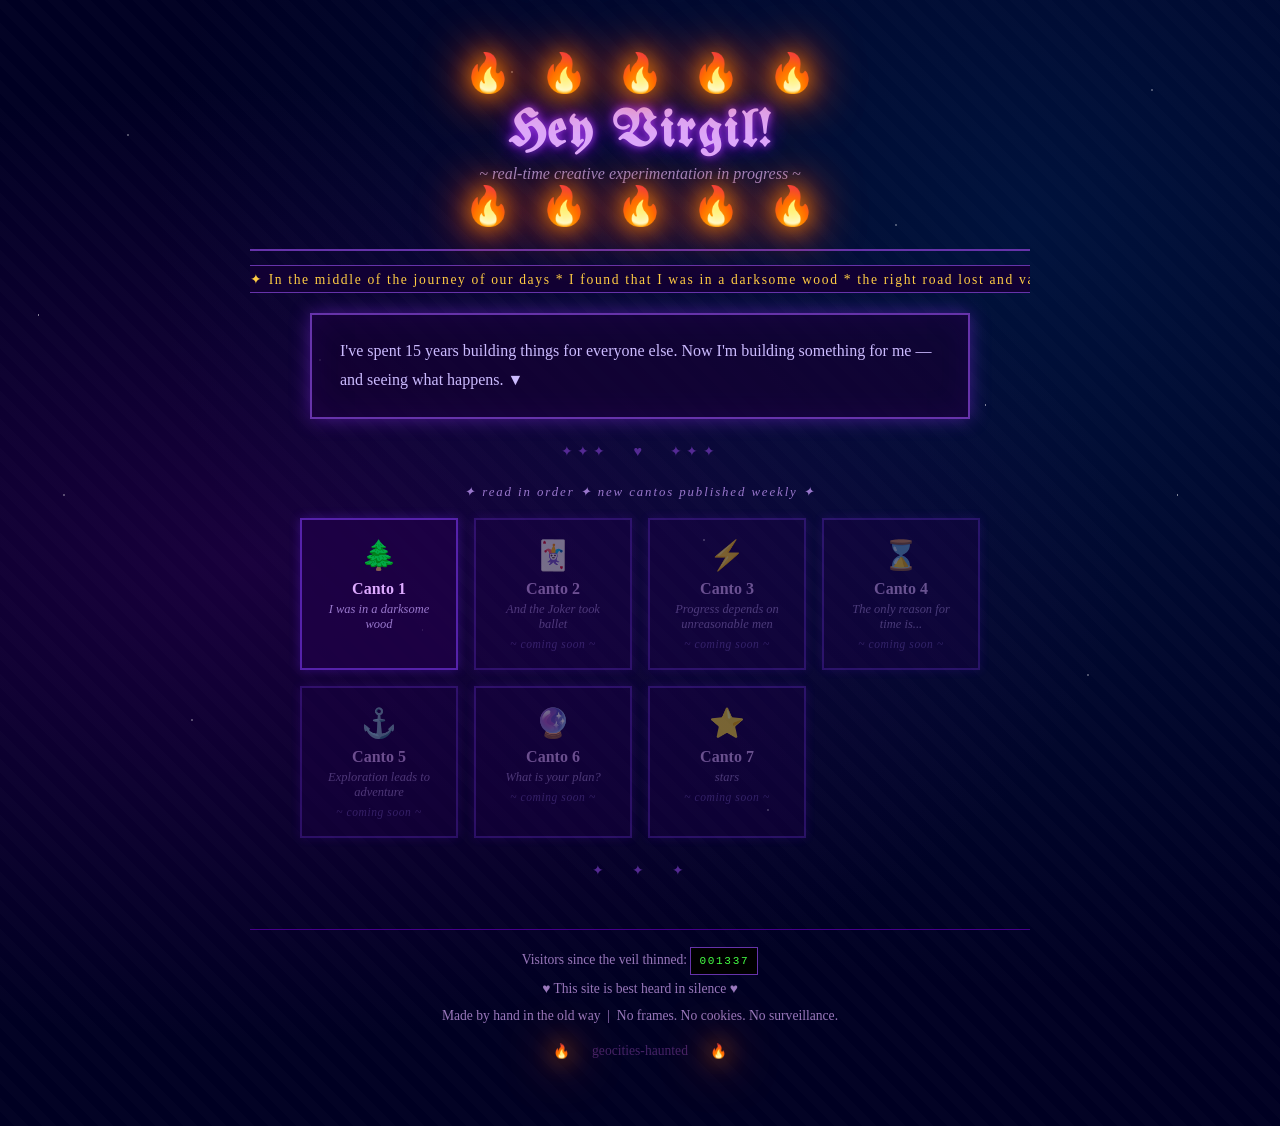
==== index.html @ 87534868 "Added text to welcome box and subtitle under H1" ====
<!DOCTYPE html>
<html>
<head>
  <meta charset="UTF-8">
  <meta name="viewport" content="width=device-width, initial-scale=1.0">
  <title>*~*~ Welcome to My Corner of the Web ~*~*</title>
  <style>
    @import url('https://fonts.googleapis.com/css2?family=UnifrakturMaguntia&display=swap');

    body {
      background-color: #000022;
      background-image:
        radial-gradient(ellipse at 20% 50%, rgba(80, 0, 120, 0.3) 0%, transparent 60%),
        radial-gradient(ellipse at 80% 20%, rgba(0, 60, 120, 0.3) 0%, transparent 60%),
        repeating-linear-gradient(
          45deg,
          transparent,
          transparent 10px,
          rgba(255,255,255,0.01) 10px,
          rgba(255,255,255,0.01) 20px
        );
      color: #ccccff;
      font-family: "Times New Roman", serif;
      margin: 0;
      padding: 0;
      text-align: center;
    }

    /* Starfield */
    body::before {
      content: '';
      position: fixed;
      top: 0; left: 0;
      width: 100%; height: 100%;
      background-image:
        radial-gradient(1px 1px at 10% 15%, white, transparent),
        radial-gradient(1px 1px at 25% 40%, white, transparent),
        radial-gradient(1px 1px at 40% 8%, white, transparent),
        radial-gradient(1px 1px at 55% 60%, white, transparent),
        radial-gradient(1px 1px at 70% 25%, white, transparent),
        radial-gradient(1px 1px at 85% 75%, white, transparent),
        radial-gradient(1px 1px at 15% 80%, white, transparent),
        radial-gradient(1px 1px at 90% 10%, white, transparent),
        radial-gradient(1px 1px at 5% 55%, white, transparent),
        radial-gradient(1px 1px at 60% 90%, white, transparent),
        radial-gradient(1px 1px at 33% 70%, white, transparent),
        radial-gradient(1px 1px at 77% 45%, white, transparent),
        radial-gradient(1px 1px at 48% 30%, white, transparent),
        radial-gradient(1px 1px at 92% 55%, white, transparent),
        radial-gradient(1px 1px at 3% 35%, white, transparent);
      pointer-events: none;
      z-index: 0;
    }

    .wrapper {
      position: relative;
      z-index: 1;
      max-width: 780px;
      margin: 0 auto;
      padding: 20px 10px 60px;
    }

    /* ── Torch ── */
    .torch {
      display: inline-block;
      font-size: 2.4em;
      animation: flicker 0.15s infinite alternate;
      filter: drop-shadow(0 0 12px #ff8800) drop-shadow(0 0 24px #ff4400);
      vertical-align: middle;
      margin: 0 12px;
      user-select: none;
    }
    .torch:nth-child(2n) { animation-duration: 0.11s; }
    .torch:nth-child(3n) { animation-duration: 0.18s; animation-delay: 0.05s; }

    @keyframes flicker {
      0%   { transform: scaleY(1)   scaleX(1);    opacity: 1;   }
      25%  { transform: scaleY(1.08) scaleX(0.96); opacity: 0.93; }
      50%  { transform: scaleY(0.95) scaleX(1.04); opacity: 1;   }
      75%  { transform: scaleY(1.05) scaleX(0.97); opacity: 0.96; }
      100% { transform: scaleY(0.98) scaleX(1.02); opacity: 0.9; }
    }

    /* ── Header ── */
    .site-header {
      padding: 30px 0 10px;
      border-bottom: 2px solid #6633aa;
    }

    .torch-row {
      margin-bottom: 10px;
    }

    h1.site-title {
      font-family: "UnifrakturMaguntia", "Palatino Linotype", serif;
      font-size: 3.2em;
      color: #ddaaff;
      text-shadow:
        0 0 8px #aa44ff,
        0 0 20px #6600cc,
        0 0 40px #330066;
      margin: 0;
      letter-spacing: 0.05em;
    }

    .tagline {
      font-style: italic;
      color: #9988cc;
      font-size: 1em;
      margin: 6px 0 0;
    }

    /* ── Marquee banner ── */
    .marquee-wrap {
      background: #110033;
      border-top: 1px solid #6633aa;
      border-bottom: 1px solid #6633aa;
      padding: 4px 0;
      overflow: hidden;
      white-space: nowrap;
      margin: 14px 0;
    }
    .marquee-inner {
      display: inline-block;
      animation: scroll-left 22s linear infinite;
      color: #ffcc44;
      font-size: 0.85em;
      letter-spacing: 0.12em;
    }
    @keyframes scroll-left {
      0%   { transform: translateX(100vw); }
      100% { transform: translateX(-100%); }
    }

    /* ── Welcome box ── */
    .welcome-box {
      background: rgba(20, 0, 50, 0.7);
      border: 2px solid #6633aa;
      box-shadow: 0 0 18px rgba(150, 50, 255, 0.4), inset 0 0 30px rgba(100, 0, 200, 0.1);
      padding: 22px 28px;
      margin: 20px auto;
      max-width: 600px;
      text-align: left;
    }

    .welcome-box p {
      line-height: 1.8;
      color: #ccbbff;
      margin: 0 0 12px;
    }

    .welcome-box p:last-child { margin-bottom: 0; }

    /* ── Divider ── */
    .divider {
      color: #6633aa;
      letter-spacing: 0.3em;
      font-size: 0.9em;
      margin: 24px 0;
      opacity: 0.8;
    }

    /* ── Nav ── */
    .nav-context {
      font-size: 0.8em;
      color: #9977cc;
      letter-spacing: 0.15em;
      font-style: italic;
      margin: 0 0 18px;
      text-align: center;
    }

    /* ── Nav tiles ── */
    .nav-grid {
      display: grid;
      grid-template-columns: repeat(4, 1fr);
      gap: 16px;
      margin: 0 auto 20px;
      max-width: 680px;
    }

    @media (max-width: 520px) {
      .nav-grid { grid-template-columns: repeat(2, 1fr); }
    }

    .nav-tile {
      background: rgba(30, 0, 70, 0.8);
      border: 2px solid #5522aa;
      box-shadow: 0 0 10px rgba(120, 40, 255, 0.3);
      padding: 18px 22px;
      text-decoration: none;
      color: #ddaaff;
      font-family: "Times New Roman", serif;
      transition: box-shadow 0.1s, border-color 0.1s, color 0.1s;
    }

    .nav-tile:hover {
      border-color: #cc88ff;
      box-shadow: 0 0 22px rgba(200, 100, 255, 0.7);
      color: #ffffff;
      text-decoration: none;
    }

    .nav-tile.locked {
      opacity: 0.45;
      cursor: not-allowed;
    }

    .nav-tile.locked:hover {
      border-color: #5522aa;
      box-shadow: 0 0 10px rgba(120, 40, 255, 0.3);
      color: #ddaaff;
    }

    .nav-tile .tile-icon {
      font-size: 1.8em;
      display: block;
      margin-bottom: 8px;
    }

    .nav-tile .tile-title {
      display: block;
      font-size: 1em;
      font-weight: bold;
      margin-bottom: 4px;
    }

    .nav-tile .tile-sub {
      display: block;
      font-size: 0.78em;
      color: #9977cc;
      font-style: italic;
    }

    .nav-tile .tile-soon {
      display: block;
      font-size: 0.72em;
      color: #6644aa;
      font-style: italic;
      margin-top: 6px;
      letter-spacing: 0.05em;
    }

    /* ── Footer ── */
    .site-footer {
      margin-top: 50px;
      padding-top: 16px;
      border-top: 1px solid #440088;
      font-size: 0.85em;
      color: #9977bb;
      line-height: 2;
    }

    .counter {
      display: inline-block;
      background: #000;
      border: 1px solid #6633aa;
      padding: 2px 8px;
      font-family: monospace;
      color: #44ff44;
      letter-spacing: 0.15em;
    }

    a { color: #cc88ff; }
    a:visited { color: #aa66dd; }
    a:hover { color: #ffffff; }

    /* ── Blink ── */
    .blink {
      animation: blink 1.1s step-start infinite;
    }
    @keyframes blink {
      0%, 100% { opacity: 1; }
      50%       { opacity: 0; }
    }
  </style>
</head>
<body>
<div class="wrapper">

  <!-- Header -->
  <div class="site-header">
    <div class="torch-row">
      <span class="torch">🔥</span>
      <span class="torch">🔥</span>
      <span class="torch">🔥</span>
      <span class="torch">🔥</span>
      <span class="torch">🔥</span>
    </div>
    <h1 class="site-title">Hey Virgil!</h1>
    <p class="tagline">~ real-time creative experimentation in progress ~</p>
    <div class="torch-row">
      <span class="torch">🔥</span>
      <span class="torch">🔥</span>
      <span class="torch">🔥</span>
      <span class="torch">🔥</span>
      <span class="torch">🔥</span>
    </div>
  </div>

  <!-- Marquee -->
  <div class="marquee-wrap">
    <span class="marquee-inner">
      ✦ In the middle of the journey of our days * I found that I was in a darksome wood * the right road lost and vanished in the maze * ✦ &nbsp;&nbsp;&nbsp; In the middle of the journey of our days * I found that I was in a darksome wood * the right road lost and vanished in the maze * ✦
    </span>
  </div>

  <!-- Welcome -->
  <div class="welcome-box">
    <p>
      I've spent 15 years building things for everyone else. Now I'm building something for me — and seeing what happens.
      <span class="blink">&#x25BC;</span>
    </p>
  </div>

  <div class="divider" aria-hidden="true">&#x2726;&#x2726;&#x2726; &nbsp; &#x2665; &nbsp; &#x2726;&#x2726;&#x2726;</div>

  <!-- Nav -->
  <nav aria-label="Story chapters">
    <p class="nav-context">&#x2726; read in order &#x2726; new cantos published weekly &#x2726;</p>
    <div class="nav-grid">
      <a class="nav-tile" href="pages/canto-1.html">
        <span class="tile-icon" aria-hidden="true">🌲</span>
        <span class="tile-title">Canto 1</span>
        <span class="tile-sub">I was in a darksome wood</span>
      </a>
      <div class="nav-tile locked" aria-disabled="true" aria-label="Canto 2, coming soon">
        <span class="tile-icon" aria-hidden="true">🃏</span>
        <span class="tile-title">Canto 2</span>
        <span class="tile-sub">And the Joker took ballet</span>
        <span class="tile-soon">~ coming soon ~</span>
      </div>
      <div class="nav-tile locked" aria-disabled="true" aria-label="Canto 3, coming soon">
        <span class="tile-icon" aria-hidden="true">⚡</span>
        <span class="tile-title">Canto 3</span>
        <span class="tile-sub">Progress depends on unreasonable men</span>
        <span class="tile-soon">~ coming soon ~</span>
      </div>
      <div class="nav-tile locked" aria-disabled="true" aria-label="Canto 4, coming soon">
        <span class="tile-icon" aria-hidden="true">⌛</span>
        <span class="tile-title">Canto 4</span>
        <span class="tile-sub">The only reason for time is...</span>
        <span class="tile-soon">~ coming soon ~</span>
      </div>
      <div class="nav-tile locked" aria-disabled="true" aria-label="Canto 5, coming soon">
        <span class="tile-icon" aria-hidden="true">⚓</span>
        <span class="tile-title">Canto 5</span>
        <span class="tile-sub">Exploration leads to adventure</span>
        <span class="tile-soon">~ coming soon ~</span>
      </div>
      <div class="nav-tile locked" aria-disabled="true" aria-label="Canto 6, coming soon">
        <span class="tile-icon" aria-hidden="true">🔮</span>
        <span class="tile-title">Canto 6</span>
        <span class="tile-sub">What is your plan?</span>
        <span class="tile-soon">~ coming soon ~</span>
      </div>
      <div class="nav-tile locked" aria-disabled="true" aria-label="Canto 7, coming soon">
        <span class="tile-icon" aria-hidden="true">⭐</span>
        <span class="tile-title">Canto 7</span>
        <span class="tile-sub">stars</span>
        <span class="tile-soon">~ coming soon ~</span>
      </div>
    </div>
  </nav>

  <div class="divider" aria-hidden="true">&#x2726; &nbsp; &#x2726; &nbsp; &#x2726;</div>

  <!-- Footer -->
  <div class="site-footer">
    <div>Visitors since the veil thinned: <span class="counter">001337</span></div>
    <div>&#x2665; This site is best heard in silence &#x2665;</div>
    <div>Made by hand in the old way &nbsp;|&nbsp; No frames. No cookies. No surveillance.</div>
    <div style="margin-top:8px; color: #442266;">
      <span class="torch" style="font-size:1em;">🔥</span>
      &nbsp; geocities-haunted &nbsp;
      <span class="torch" style="font-size:1em;">🔥</span>
    </div>
  </div>

</div>
</body>
</html>
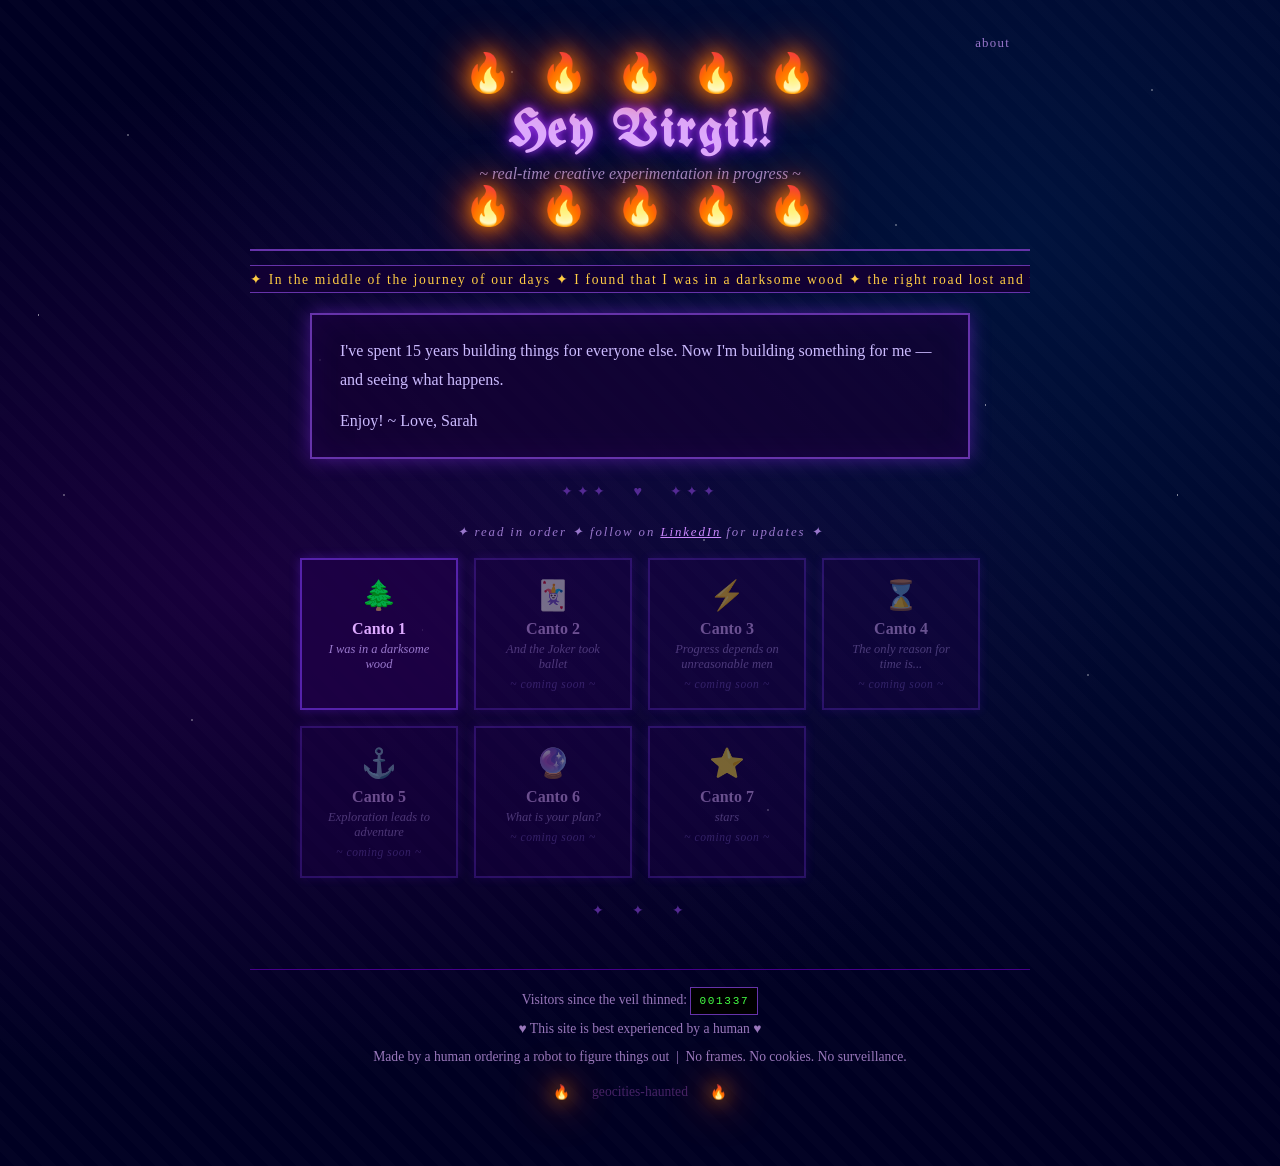
==== commit 8e3a8fe4: "Accessibility, responsive, and content overhaul ACCESSIBILITY - Replace strobe torch animation with " ====
--- a/index.html
+++ b/index.html
@@ -1,11 +1,13 @@
 <!DOCTYPE html>
-<html>
+<html lang="en">
 <head>
   <meta charset="UTF-8">
   <meta name="viewport" content="width=device-width, initial-scale=1.0">
   <title>*~*~ Welcome to My Corner of the Web ~*~*</title>
+  <link rel="preconnect" href="https://fonts.googleapis.com">
+  <link rel="preconnect" href="https://fonts.gstatic.com" crossorigin>
+  <link rel="stylesheet" href="https://fonts.googleapis.com/css2?family=UnifrakturMaguntia&display=swap">
   <style>
-    @import url('https://fonts.googleapis.com/css2?family=UnifrakturMaguntia&display=swap');
 
     body {
       background-color: #000022;
@@ -57,32 +59,36 @@
       z-index: 1;
       max-width: 780px;
       margin: 0 auto;
-      padding: 20px 10px 60px;
+      padding: 20px 16px 60px;
     }
 
     /* ── Torch ── */
     .torch {
       display: inline-block;
       font-size: 2.4em;
-      animation: flicker 0.15s infinite alternate;
-      filter: drop-shadow(0 0 12px #ff8800) drop-shadow(0 0 24px #ff4400);
+      animation: flicker 1.8s steps(6, end) infinite;
+      filter: drop-shadow(0 0 10px #ff8800) drop-shadow(0 0 20px #ff4400);
       vertical-align: middle;
       margin: 0 12px;
       user-select: none;
-    }
-    .torch:nth-child(2n) { animation-duration: 0.11s; }
-    .torch:nth-child(3n) { animation-duration: 0.18s; animation-delay: 0.05s; }
+      will-change: filter, transform;
+    }
+    .torch:nth-child(2n) { animation-duration: 2.1s; animation-delay: 0.3s; }
+    .torch:nth-child(3n) { animation-duration: 1.5s; animation-delay: 0.7s; }
 
     @keyframes flicker {
-      0%   { transform: scaleY(1)   scaleX(1);    opacity: 1;   }
-      25%  { transform: scaleY(1.08) scaleX(0.96); opacity: 0.93; }
-      50%  { transform: scaleY(0.95) scaleX(1.04); opacity: 1;   }
-      75%  { transform: scaleY(1.05) scaleX(0.97); opacity: 0.96; }
-      100% { transform: scaleY(0.98) scaleX(1.02); opacity: 0.9; }
+      0%   { transform: scaleY(1.00) scaleX(1.00); filter: drop-shadow(0 0 10px #ff8800) drop-shadow(0 0 20px #ff4400); opacity: 1.0; }
+      16%  { transform: scaleY(1.06) scaleX(0.95); filter: drop-shadow(0 0 16px #ffaa00) drop-shadow(0 0 32px #ff6600); opacity: 0.92; }
+      33%  { transform: scaleY(0.96) scaleX(1.04); filter: drop-shadow(0 0 8px  #ff7700) drop-shadow(0 0 16px #ff3300); opacity: 1.0; }
+      50%  { transform: scaleY(1.09) scaleX(0.94); filter: drop-shadow(0 0 20px #ffbb00) drop-shadow(0 0 40px #ff6600); opacity: 0.88; }
+      66%  { transform: scaleY(0.94) scaleX(1.05); filter: drop-shadow(0 0 9px  #ff8800) drop-shadow(0 0 18px #ff4400); opacity: 1.0; }
+      83%  { transform: scaleY(1.04) scaleX(0.97); filter: drop-shadow(0 0 14px #ff9900) drop-shadow(0 0 28px #ff5500); opacity: 0.94; }
+      100% { transform: scaleY(1.00) scaleX(1.00); filter: drop-shadow(0 0 10px #ff8800) drop-shadow(0 0 20px #ff4400); opacity: 1.0; }
     }
 
     /* ── Header ── */
     .site-header {
+      position: relative;
       padding: 30px 0 10px;
       border-bottom: 2px solid #6633aa;
     }
@@ -122,14 +128,14 @@
     }
     .marquee-inner {
       display: inline-block;
-      animation: scroll-left 22s linear infinite;
+      animation: scroll-left 14s linear 1 forwards;
       color: #ffcc44;
       font-size: 0.85em;
       letter-spacing: 0.12em;
     }
     @keyframes scroll-left {
       0%   { transform: translateX(100vw); }
-      100% { transform: translateX(-100%); }
+      100% { transform: translateX(0); }
     }
 
     /* ── Welcome box ── */
@@ -179,8 +185,13 @@
       max-width: 680px;
     }
 
-    @media (max-width: 520px) {
+    @media (max-width: 640px) {
       .nav-grid { grid-template-columns: repeat(2, 1fr); }
+      .nav-tile:last-child {
+        grid-column: 1 / -1;
+        justify-self: center;
+        width: calc(50% - 8px);
+      }
     }
 
     .nav-tile {
@@ -265,13 +276,31 @@
     a:visited { color: #aa66dd; }
     a:hover { color: #ffffff; }
 
-    /* ── Blink ── */
-    .blink {
-      animation: blink 1.1s step-start infinite;
-    }
-    @keyframes blink {
-      0%, 100% { opacity: 1; }
-      50%       { opacity: 0; }
+    /* ── About corner link ── */
+    .about-link {
+      position: absolute;
+      top: 16px;
+      right: 20px;
+      font-size: 0.8em;
+      color: #9977cc;
+      text-decoration: none;
+      letter-spacing: 0.1em;
+    }
+    .about-link:hover  { color: #ddaaff; }
+    .about-link:visited { color: #9977cc; }
+
+    /* ── Responsive ── */
+    @media (max-width: 480px) {
+      h1.site-title { font-size: 2.2em; }
+    }
+    @media (max-width: 400px) {
+      .torch { font-size: 1.8em; margin: 0 6px; }
+    }
+
+    /* ── Reduced motion ── */
+    @media (prefers-reduced-motion: reduce) {
+      .torch         { animation: none; }
+      .marquee-inner { animation: none; }
     }
   </style>
 </head>
@@ -280,6 +309,7 @@
 
   <!-- Header -->
   <div class="site-header">
+    <a class="about-link" href="pages/about.html">about</a>
     <div class="torch-row">
       <span class="torch">🔥</span>
       <span class="torch">🔥</span>
@@ -301,7 +331,7 @@
   <!-- Marquee -->
   <div class="marquee-wrap">
     <span class="marquee-inner">
-      ✦ In the middle of the journey of our days * I found that I was in a darksome wood * the right road lost and vanished in the maze * ✦ &nbsp;&nbsp;&nbsp; In the middle of the journey of our days * I found that I was in a darksome wood * the right road lost and vanished in the maze * ✦
+      ✦ In the middle of the journey of our days ✦ I found that I was in a darksome wood ✦ the right road lost and vanished in the maze ✦
     </span>
   </div>
 
@@ -309,15 +339,15 @@
   <div class="welcome-box">
     <p>
       I've spent 15 years building things for everyone else. Now I'm building something for me — and seeing what happens.
-      <span class="blink">&#x25BC;</span>
     </p>
+    <p>Enjoy! ~ Love, Sarah</p>
   </div>
 
   <div class="divider" aria-hidden="true">&#x2726;&#x2726;&#x2726; &nbsp; &#x2665; &nbsp; &#x2726;&#x2726;&#x2726;</div>
 
   <!-- Nav -->
   <nav aria-label="Story chapters">
-    <p class="nav-context">&#x2726; read in order &#x2726; new cantos published weekly &#x2726;</p>
+    <p class="nav-context">&#x2726; read in order &#x2726; follow on <a href="https://www.linkedin.com/in/sarahdzida/" target="_blank" rel="noopener noreferrer">LinkedIn</a> for updates &#x2726;</p>
     <div class="nav-grid">
       <a class="nav-tile" href="pages/canto-1.html">
         <span class="tile-icon" aria-hidden="true">🌲</span>
@@ -368,8 +398,8 @@
   <!-- Footer -->
   <div class="site-footer">
     <div>Visitors since the veil thinned: <span class="counter">001337</span></div>
-    <div>&#x2665; This site is best heard in silence &#x2665;</div>
-    <div>Made by hand in the old way &nbsp;|&nbsp; No frames. No cookies. No surveillance.</div>
+    <div>&#x2665; This site is best experienced by a human &#x2665;</div>
+    <div>Made by a human ordering a robot to figure things out &nbsp;|&nbsp; No frames. No cookies. No surveillance.</div>
     <div style="margin-top:8px; color: #442266;">
       <span class="torch" style="font-size:1em;">🔥</span>
       &nbsp; geocities-haunted &nbsp;
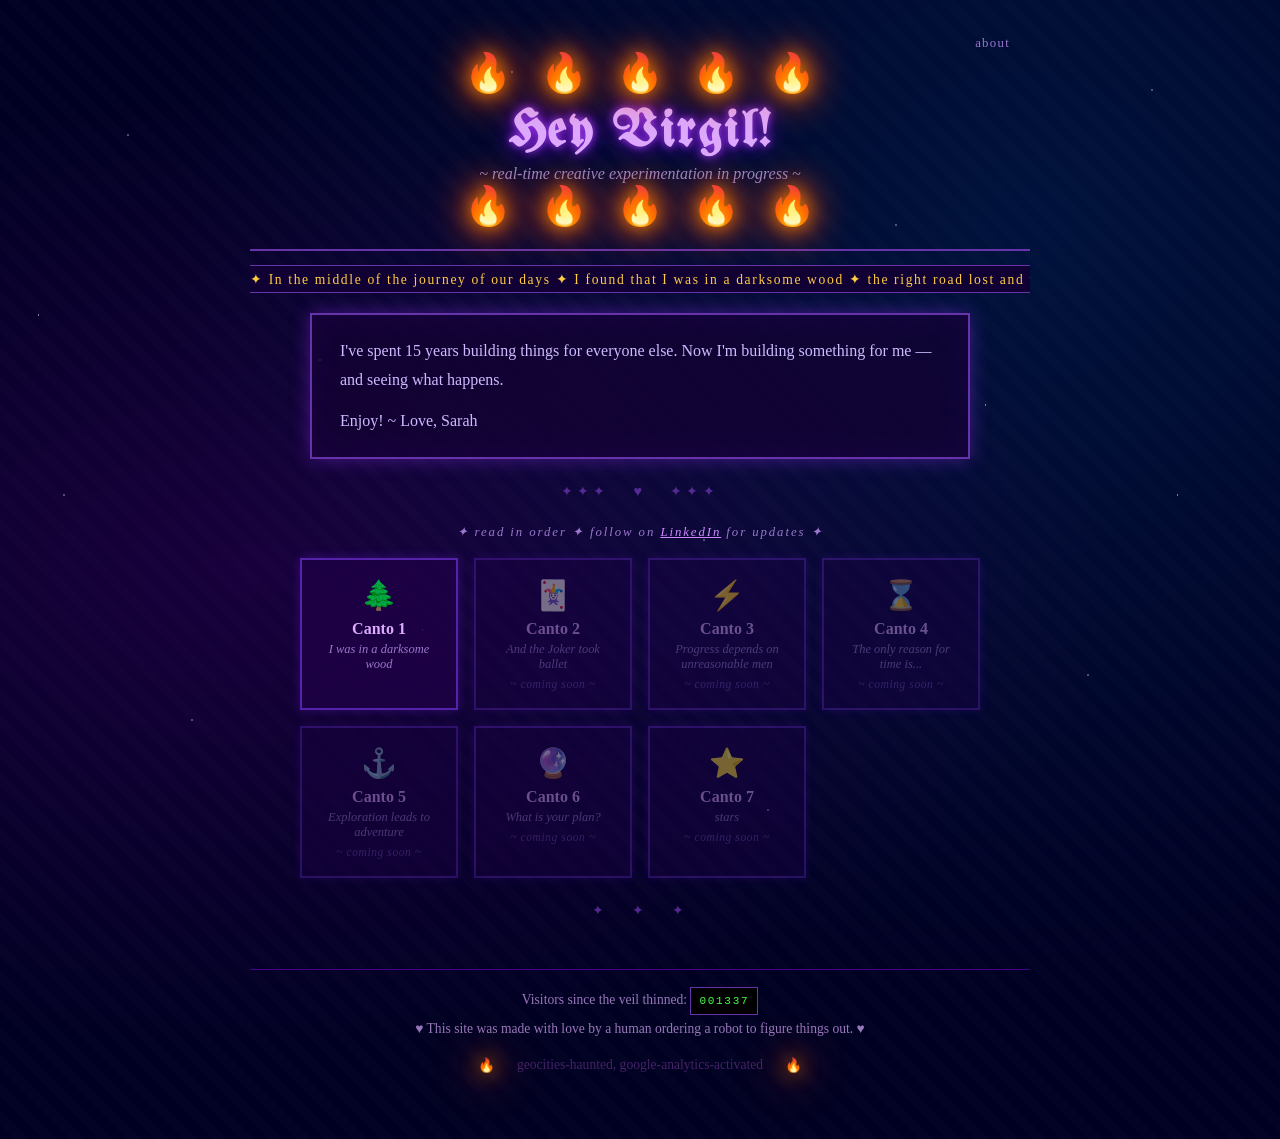
==== commit cd9f6954: "Added google analytics on every page in <head> tag. Also fixed copy in footer to show analytics is a" ====
--- a/index.html
+++ b/index.html
@@ -303,6 +303,14 @@
       .marquee-inner { animation: none; }
     }
   </style>
+  <!-- Google tag (gtag.js) -->
+  <script async src="https://www.googletagmanager.com/gtag/js?id=G-7RCKMR3872"></script>
+  <script>
+    window.dataLayer = window.dataLayer || [];
+    function gtag(){dataLayer.push(arguments);}
+    gtag('js', new Date());
+    gtag('config', 'G-7RCKMR3872');
+  </script>
 </head>
 <body>
 <div class="wrapper">
@@ -398,11 +406,10 @@
   <!-- Footer -->
   <div class="site-footer">
     <div>Visitors since the veil thinned: <span class="counter">001337</span></div>
-    <div>&#x2665; This site is best experienced by a human &#x2665;</div>
-    <div>Made by a human ordering a robot to figure things out &nbsp;|&nbsp; No frames. No cookies. No surveillance.</div>
+    <div>&#x2665; This site was made with love by a human ordering a robot to figure things out. &#x2665;</div>
     <div style="margin-top:8px; color: #442266;">
       <span class="torch" style="font-size:1em;">🔥</span>
-      &nbsp; geocities-haunted &nbsp;
+      &nbsp; geocities-haunted, google-analytics-activated &nbsp;
       <span class="torch" style="font-size:1em;">🔥</span>
     </div>
   </div>
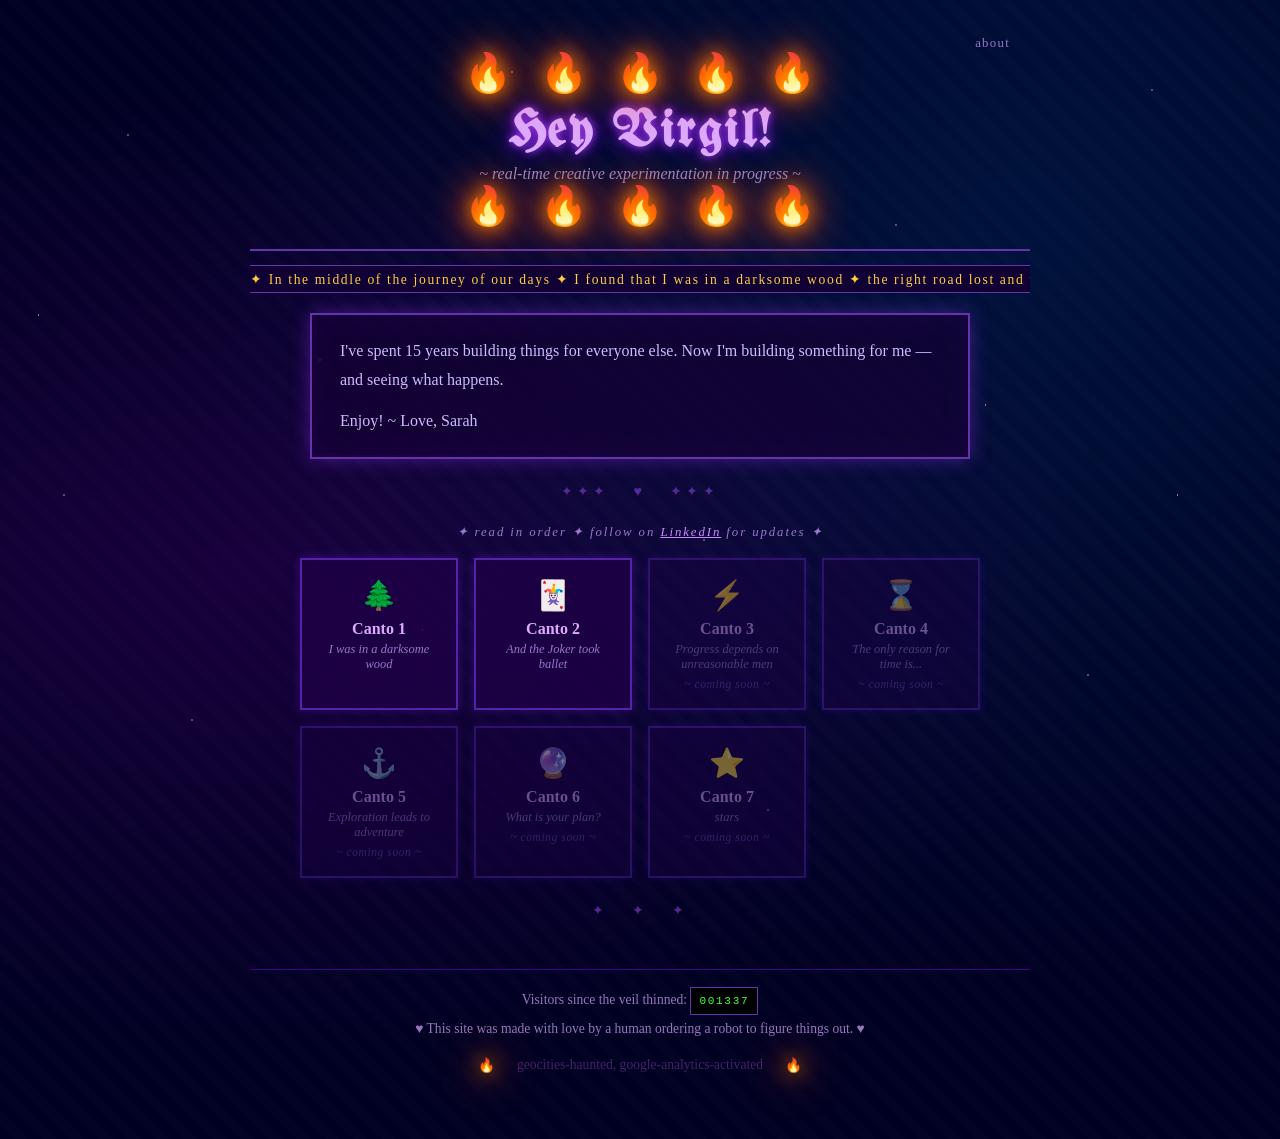
==== commit 24f32690: "Publish Canto 2 — And the Joker took ballet - Unlock Canto 2 tile on homepage (was "coming soon") - " ====
--- a/index.html
+++ b/index.html
@@ -362,12 +362,11 @@
         <span class="tile-title">Canto 1</span>
         <span class="tile-sub">I was in a darksome wood</span>
       </a>
-      <div class="nav-tile locked" aria-disabled="true" aria-label="Canto 2, coming soon">
+      <a class="nav-tile" href="pages/canto-2.html">
         <span class="tile-icon" aria-hidden="true">🃏</span>
         <span class="tile-title">Canto 2</span>
         <span class="tile-sub">And the Joker took ballet</span>
-        <span class="tile-soon">~ coming soon ~</span>
-      </div>
+      </a>
       <div class="nav-tile locked" aria-disabled="true" aria-label="Canto 3, coming soon">
         <span class="tile-icon" aria-hidden="true">⚡</span>
         <span class="tile-title">Canto 3</span>
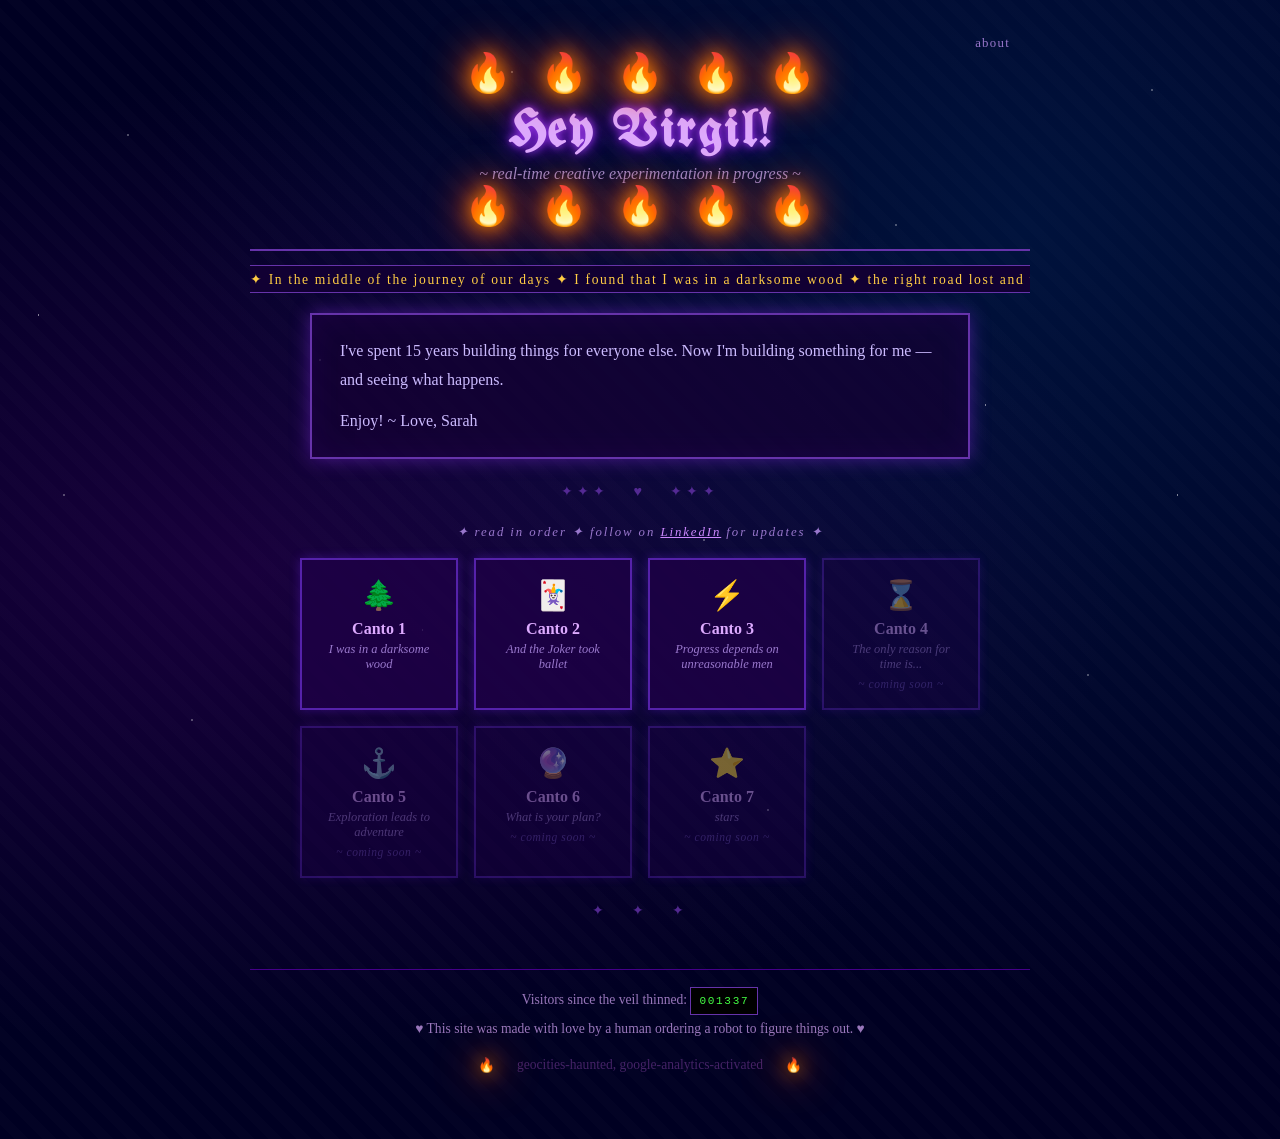
==== commit e2a2721f: "Publish Canto 3 — Meet Jon - Build out full Canto 3 content: meeting Jon, Generalist World,   first " ====
--- a/index.html
+++ b/index.html
@@ -367,12 +367,11 @@
         <span class="tile-title">Canto 2</span>
         <span class="tile-sub">And the Joker took ballet</span>
       </a>
-      <div class="nav-tile locked" aria-disabled="true" aria-label="Canto 3, coming soon">
+      <a class="nav-tile" href="pages/canto-3.html">
         <span class="tile-icon" aria-hidden="true">⚡</span>
         <span class="tile-title">Canto 3</span>
         <span class="tile-sub">Progress depends on unreasonable men</span>
-        <span class="tile-soon">~ coming soon ~</span>
-      </div>
+      </a>
       <div class="nav-tile locked" aria-disabled="true" aria-label="Canto 4, coming soon">
         <span class="tile-icon" aria-hidden="true">⌛</span>
         <span class="tile-title">Canto 4</span>
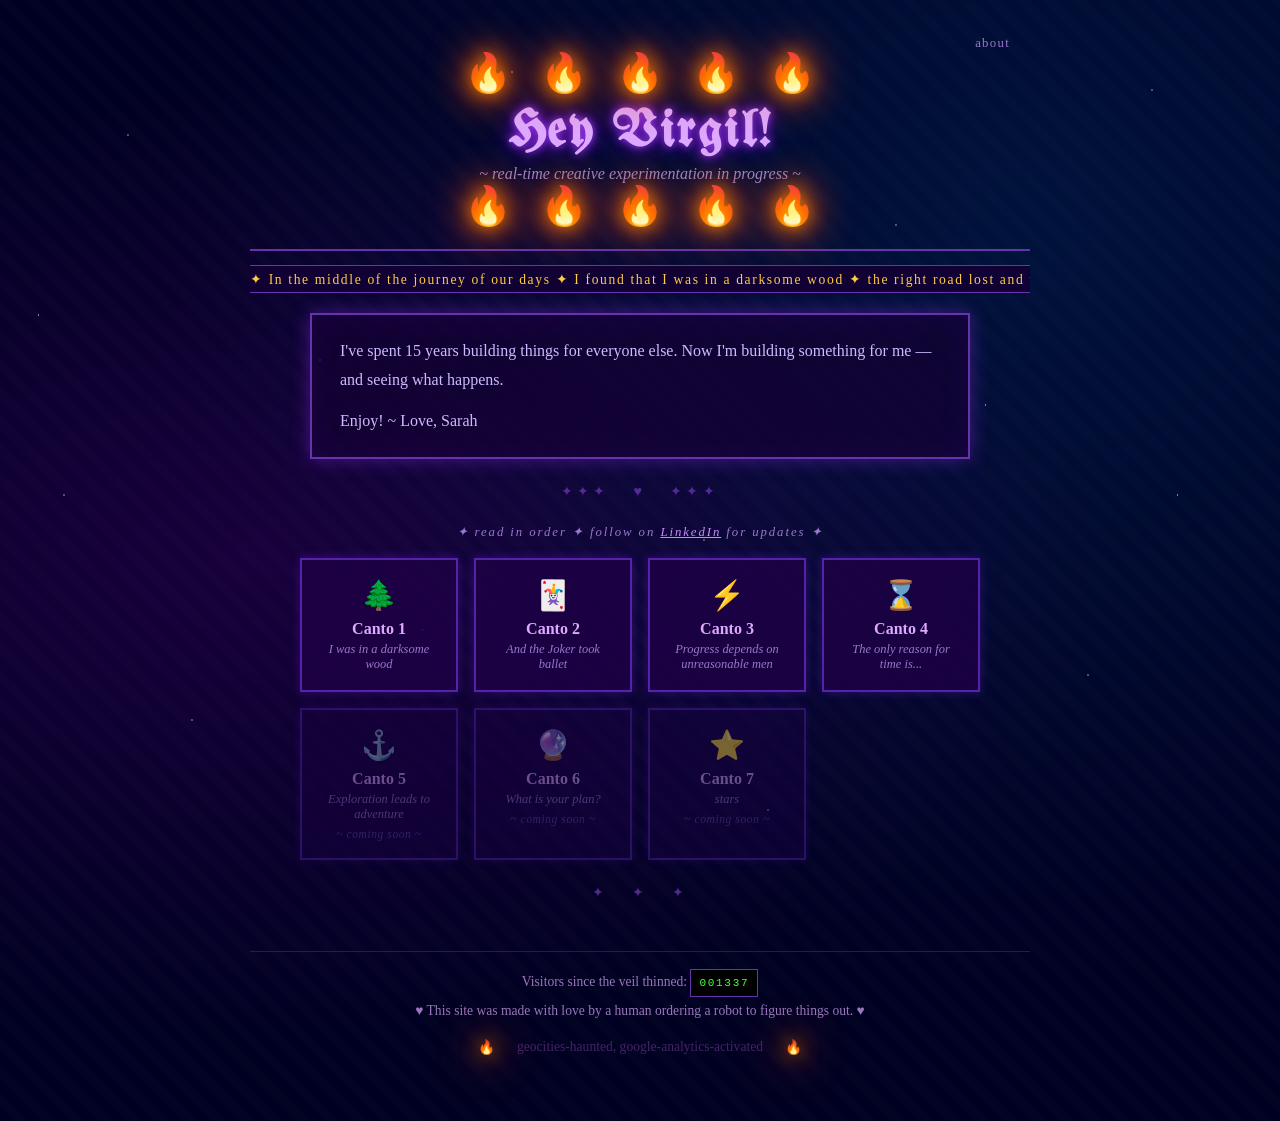
==== commit 6c5edafa: "Publish Canto 4 — What is the creative process? - Add canto-4.html with full content, 3 image placeh" ====
--- a/index.html
+++ b/index.html
@@ -372,12 +372,11 @@
         <span class="tile-title">Canto 3</span>
         <span class="tile-sub">Progress depends on unreasonable men</span>
       </a>
-      <div class="nav-tile locked" aria-disabled="true" aria-label="Canto 4, coming soon">
+      <a class="nav-tile" href="pages/canto-4.html">
         <span class="tile-icon" aria-hidden="true">⌛</span>
         <span class="tile-title">Canto 4</span>
         <span class="tile-sub">The only reason for time is...</span>
-        <span class="tile-soon">~ coming soon ~</span>
-      </div>
+      </a>
       <div class="nav-tile locked" aria-disabled="true" aria-label="Canto 5, coming soon">
         <span class="tile-icon" aria-hidden="true">⚓</span>
         <span class="tile-title">Canto 5</span>
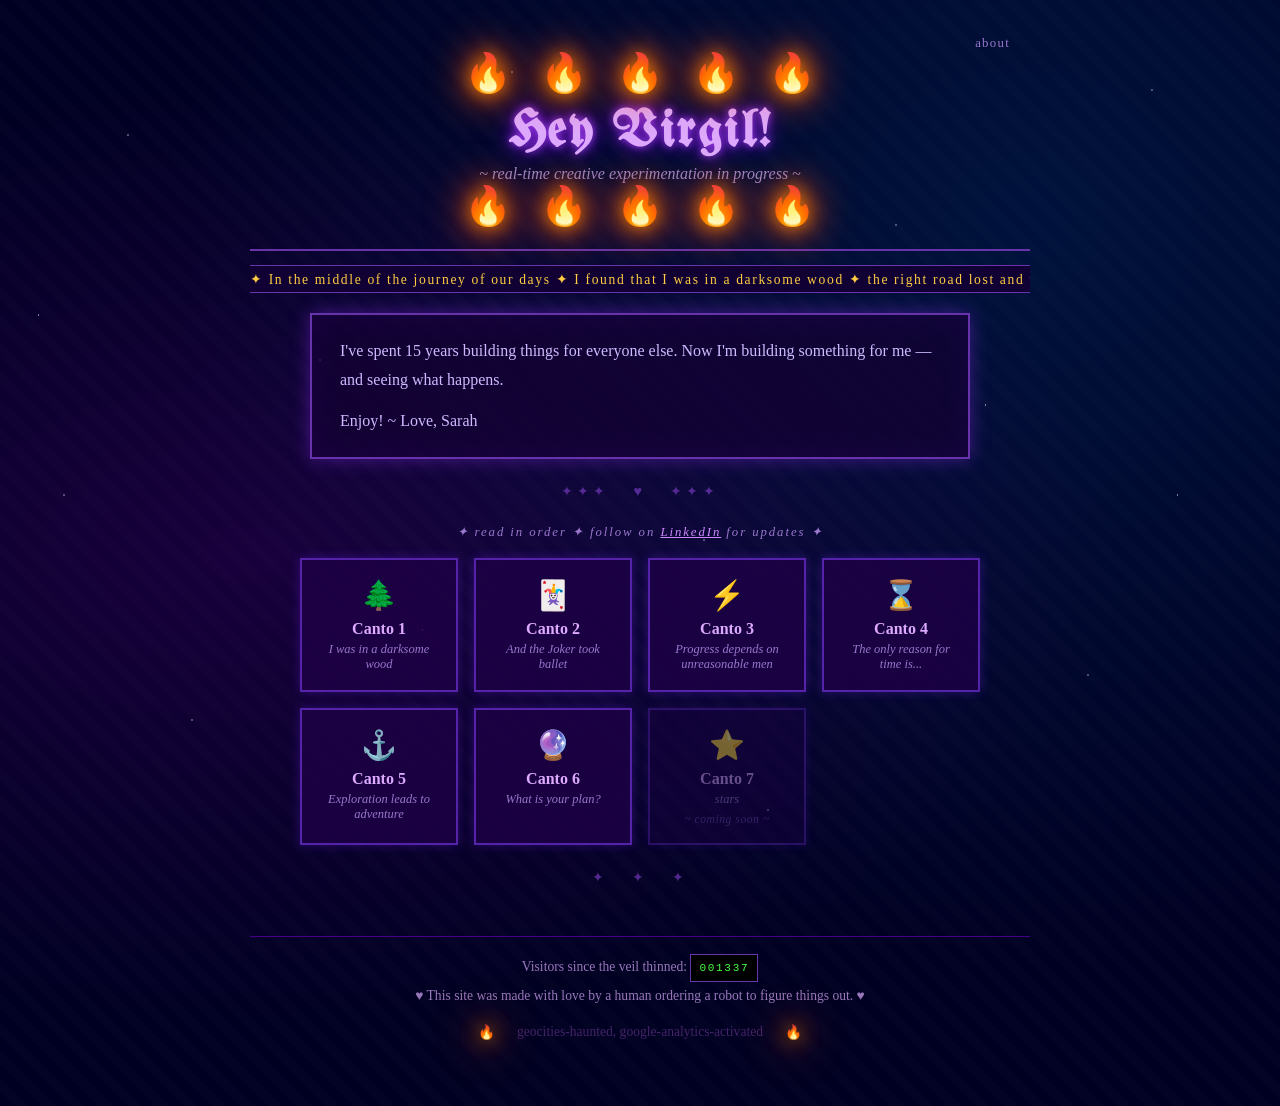
==== commit 95847cdf: "Publish Cantos 5 and 6 — Erasure and Hell - Add canto-5.html with full content, image placeholders, " ====
--- a/index.html
+++ b/index.html
@@ -377,18 +377,16 @@
         <span class="tile-title">Canto 4</span>
         <span class="tile-sub">The only reason for time is...</span>
       </a>
-      <div class="nav-tile locked" aria-disabled="true" aria-label="Canto 5, coming soon">
+      <a class="nav-tile" href="pages/canto-5.html">
         <span class="tile-icon" aria-hidden="true">⚓</span>
         <span class="tile-title">Canto 5</span>
         <span class="tile-sub">Exploration leads to adventure</span>
-        <span class="tile-soon">~ coming soon ~</span>
-      </div>
-      <div class="nav-tile locked" aria-disabled="true" aria-label="Canto 6, coming soon">
+      </a>
+      <a class="nav-tile" href="pages/canto-6.html">
         <span class="tile-icon" aria-hidden="true">🔮</span>
         <span class="tile-title">Canto 6</span>
         <span class="tile-sub">What is your plan?</span>
-        <span class="tile-soon">~ coming soon ~</span>
-      </div>
+      </a>
       <div class="nav-tile locked" aria-disabled="true" aria-label="Canto 7, coming soon">
         <span class="tile-icon" aria-hidden="true">⭐</span>
         <span class="tile-title">Canto 7</span>
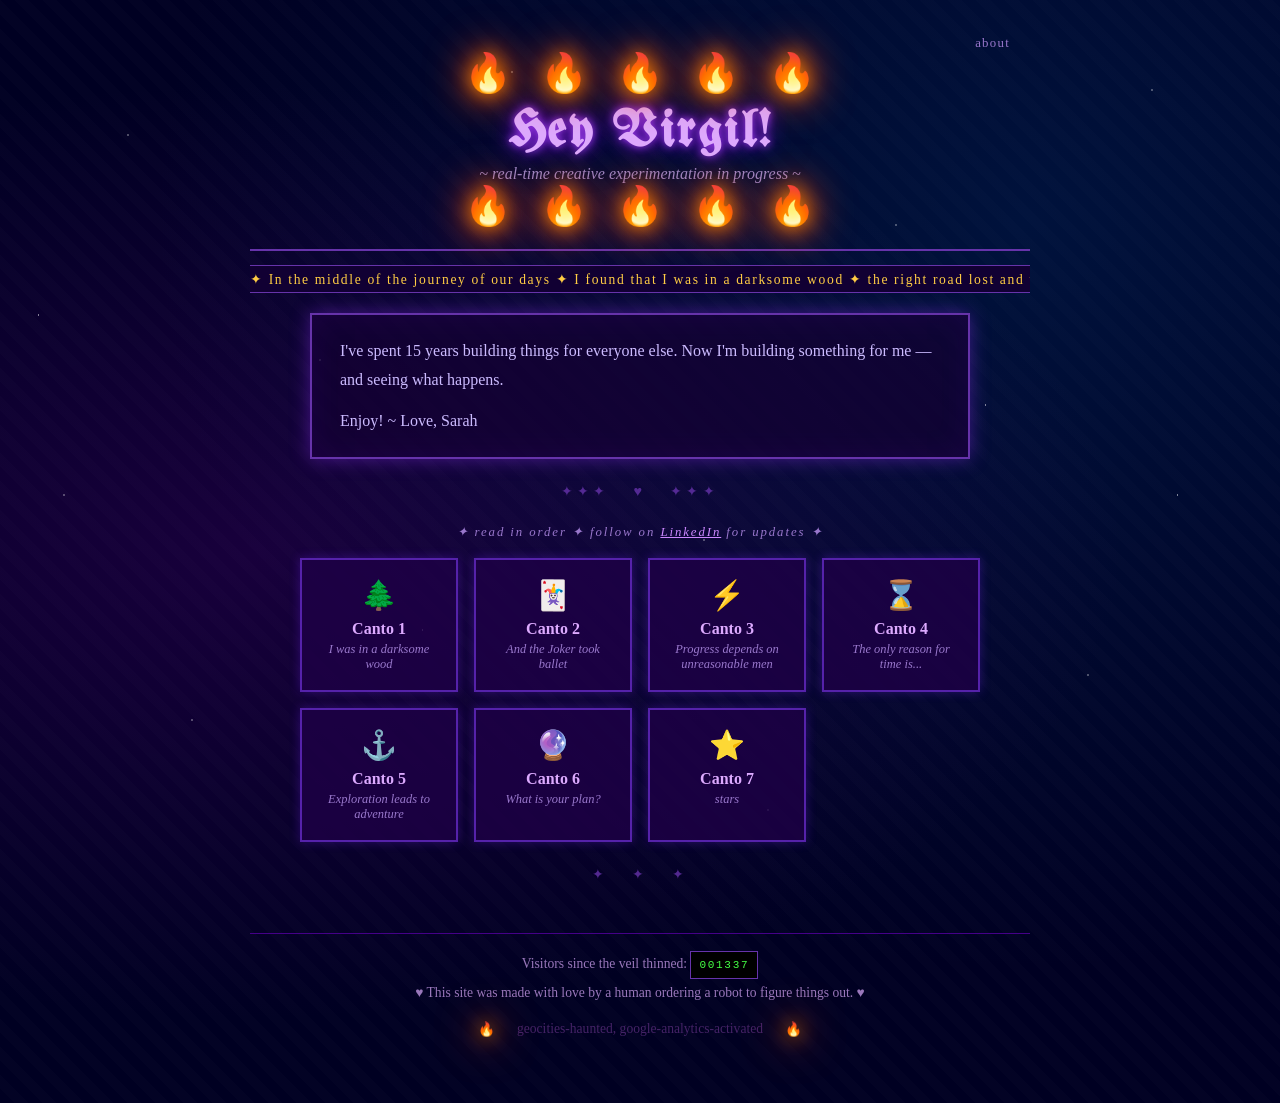
==== commit b4caa90c: "Publish Canto 7 — Stars - Add canto-7.html with full content, 2 image placeholders, and footer nav -" ====
--- a/index.html
+++ b/index.html
@@ -387,12 +387,11 @@
         <span class="tile-title">Canto 6</span>
         <span class="tile-sub">What is your plan?</span>
       </a>
-      <div class="nav-tile locked" aria-disabled="true" aria-label="Canto 7, coming soon">
+      <a class="nav-tile" href="pages/canto-7.html">
         <span class="tile-icon" aria-hidden="true">⭐</span>
         <span class="tile-title">Canto 7</span>
         <span class="tile-sub">stars</span>
-        <span class="tile-soon">~ coming soon ~</span>
-      </div>
+      </a>
     </div>
   </nav>
 
